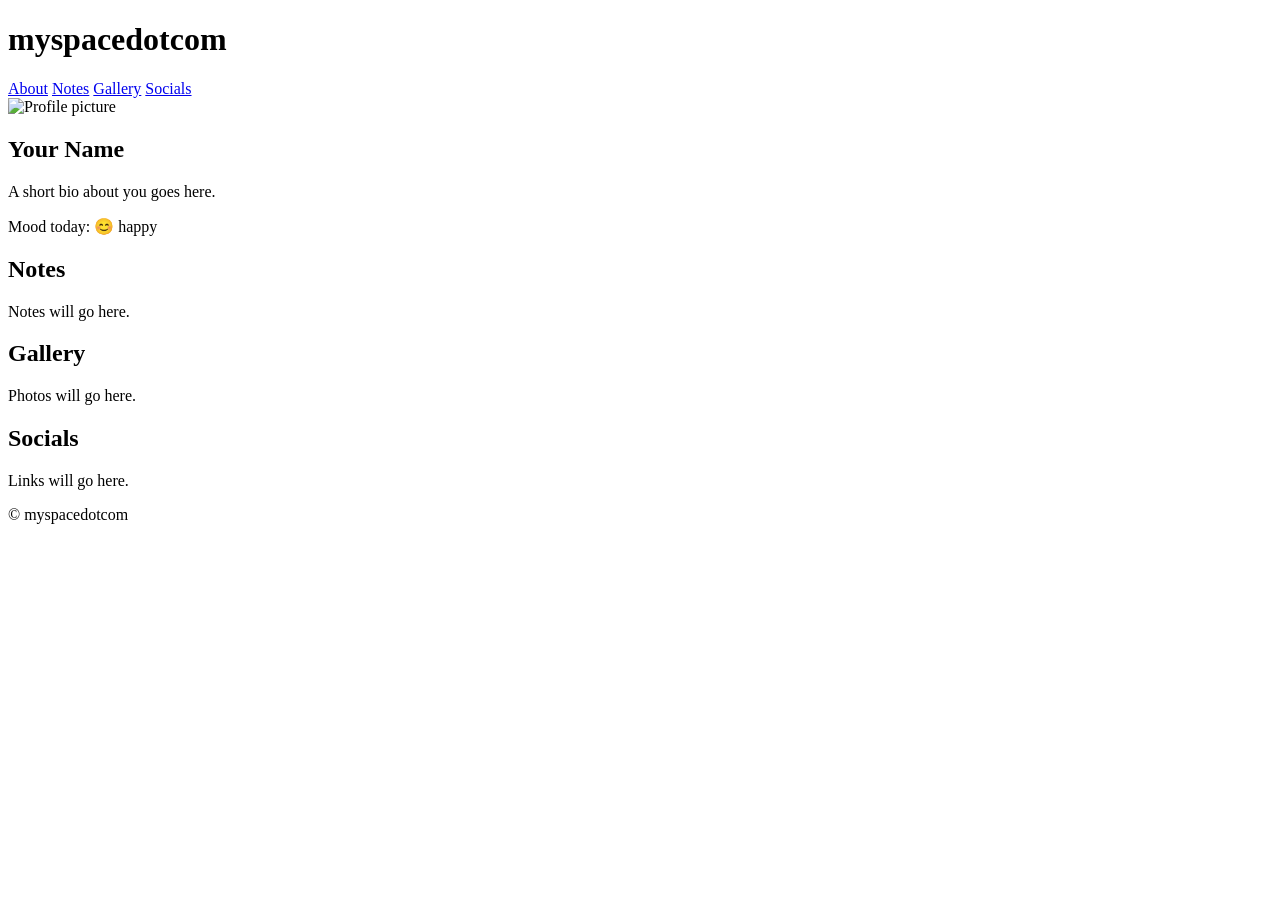
==== index.html @ f13f5de9 "commit" ====
<!DOCTYPE html>
<html lang="en">
<head>
  <meta charset="UTF-8">
  <meta name="viewport" content="width=device-width, initial-scale=1.0">
  <title>myspacedotcom</title>
  <link rel="stylesheet" href="style.css">
</head>
<body>

  <header class="site-header">
    <h1>myspacedotcom</h1>
    <nav>
      <a href="#about">About</a>
      <a href="#notes">Notes</a>
      <a href="#gallery">Gallery</a>
      <a href="#socials">Socials</a>
    </nav>
  </header>

  <main>
    <!-- Profile card -->
    <section class="profile-card" id="about">
      <img src="" alt="Profile picture" class="avatar">
      <h2>Your Name</h2>
      <p class="bio">A short bio about you goes here.</p>
      <p class="mood">Mood today: <span id="current-mood">😊 happy</span></p>
    </section>

    <!-- Notes -->
    <section id="notes">
      <h2>Notes</h2>
      <p>Notes will go here.</p>
    </section>

    <!-- Gallery -->
    <section id="gallery">
      <h2>Gallery</h2>
      <p>Photos will go here.</p>
    </section>

    <!-- Socials -->
    <section id="socials">
      <h2>Socials</h2>
      <p>Links will go here.</p>
    </section>
  </main>

  <footer>
    <p>© myspacedotcom</p>
  </footer>

  <script src="script.js"></script>
</body>
</html>
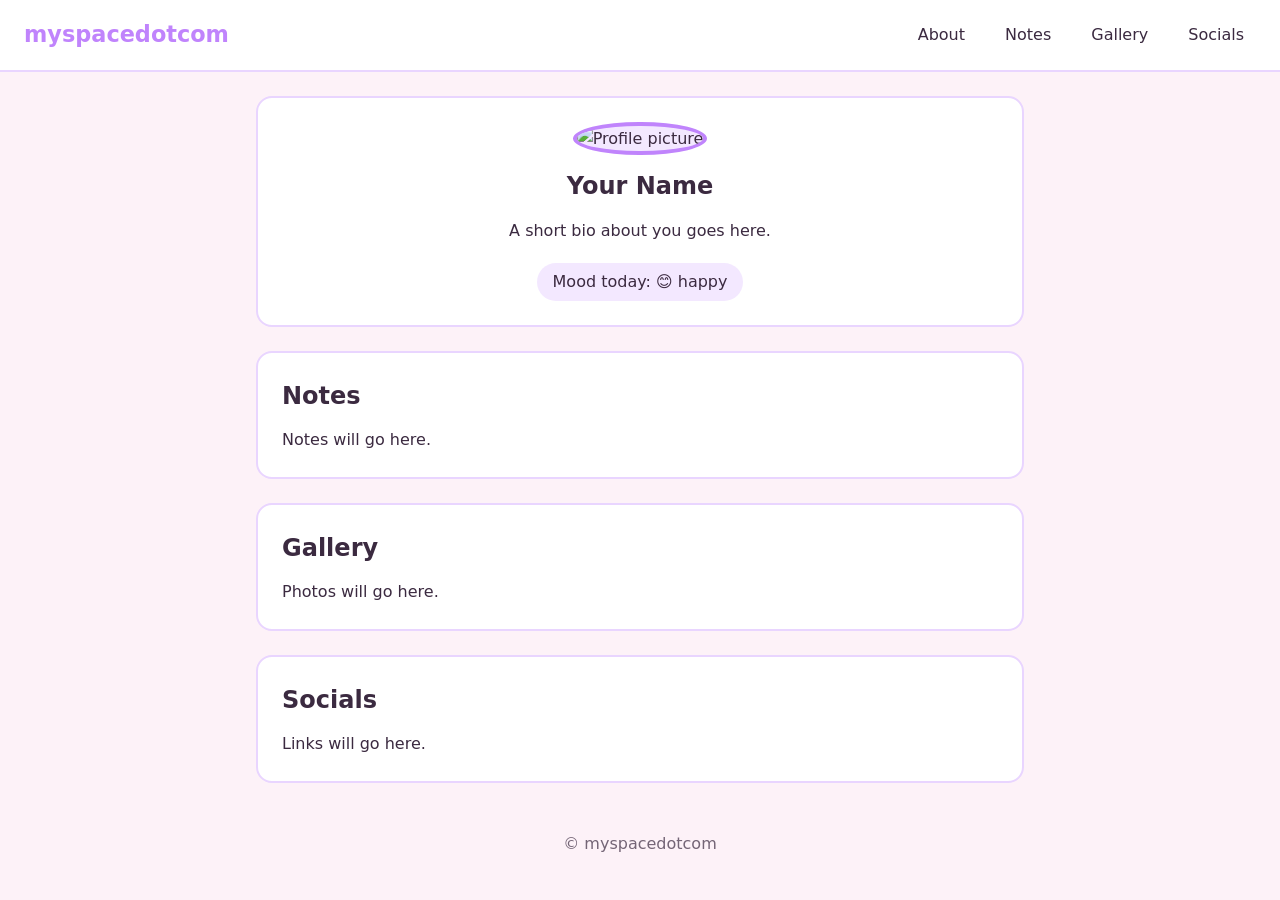
==== commit 8777a723: "commit" ====
--- a/index.html
+++ b/index.html
@@ -25,6 +25,7 @@
       <h2>Your Name</h2>
       <p class="bio">A short bio about you goes here.</p>
       <p class="mood">Mood today: <span id="current-mood">😊 happy</span></p>
+      <div id="mood-picker" class="mood-picker" aria-label="Pick your mood"></div>
     </section>
 
     <!-- Notes -->
--- a/style.css
+++ b/style.css
@@ -0,0 +1,129 @@
+/* ---------- Theme colors (change these to restyle everything) ---------- */
+:root {
+  --bg: #fdf2f8;
+  --card: #ffffff;
+  --text: #3b2a40;
+  --accent: #c084fc;
+  --accent-soft: #f3e8ff;
+  --border: #e9d5ff;
+}
+
+/* ---------- Basics ---------- */
+* {
+  box-sizing: border-box;
+  margin: 0;
+  padding: 0;
+}
+
+body {
+  font-family: "Segoe UI", system-ui, sans-serif;
+  background: var(--bg);
+  color: var(--text);
+  line-height: 1.6;
+}
+
+h1, h2 {
+  font-weight: 700;
+}
+
+a {
+  color: inherit;
+  text-decoration: none;
+}
+
+/* ---------- Header ---------- */
+.site-header {
+  display: flex;
+  justify-content: space-between;
+  align-items: center;
+  flex-wrap: wrap;
+  gap: 12px;
+  padding: 16px 24px;
+  background: var(--card);
+  border-bottom: 2px solid var(--border);
+  position: sticky;
+  top: 0;
+}
+
+.site-header h1 {
+  font-size: 1.4rem;
+  color: var(--accent);
+}
+
+.site-header nav {
+  display: flex;
+  gap: 16px;
+}
+
+.site-header nav a {
+  padding: 6px 12px;
+  border-radius: 999px;
+  transition: background 0.2s;
+}
+
+.site-header nav a:hover {
+  background: var(--accent-soft);
+}
+
+/* ---------- Layout ---------- */
+main {
+  max-width: 800px;
+  margin: 24px auto;
+  padding: 0 16px;
+  display: flex;
+  flex-direction: column;
+  gap: 24px;
+}
+
+main section {
+  background: var(--card);
+  border: 2px solid var(--border);
+  border-radius: 16px;
+  padding: 24px;
+}
+
+main section h2 {
+  margin-bottom: 12px;
+}
+
+/* ---------- Profile card ---------- */
+.profile-card {
+  text-align: center;
+}
+
+.avatar {
+  width: 120px;
+  height: 120px;
+  border-radius: 50%;
+  object-fit: cover;
+  background: var(--accent-soft);
+  border: 4px solid var(--accent);
+  margin-bottom: 12px;
+}
+
+.bio {
+  max-width: 500px;
+  margin: 8px auto;
+}
+
+.mood {
+  display: inline-block;
+  margin-top: 12px;
+  padding: 6px 16px;
+  background: var(--accent-soft);
+  border-radius: 999px;
+}
+
+/* ---------- Footer ---------- */
+footer {
+  text-align: center;
+  padding: 24px;
+  opacity: 0.7;
+}
+
+/* ---------- Small screens ---------- */
+@media (max-width: 500px) {
+  .site-header {
+    justify-content: center;
+  }
+}
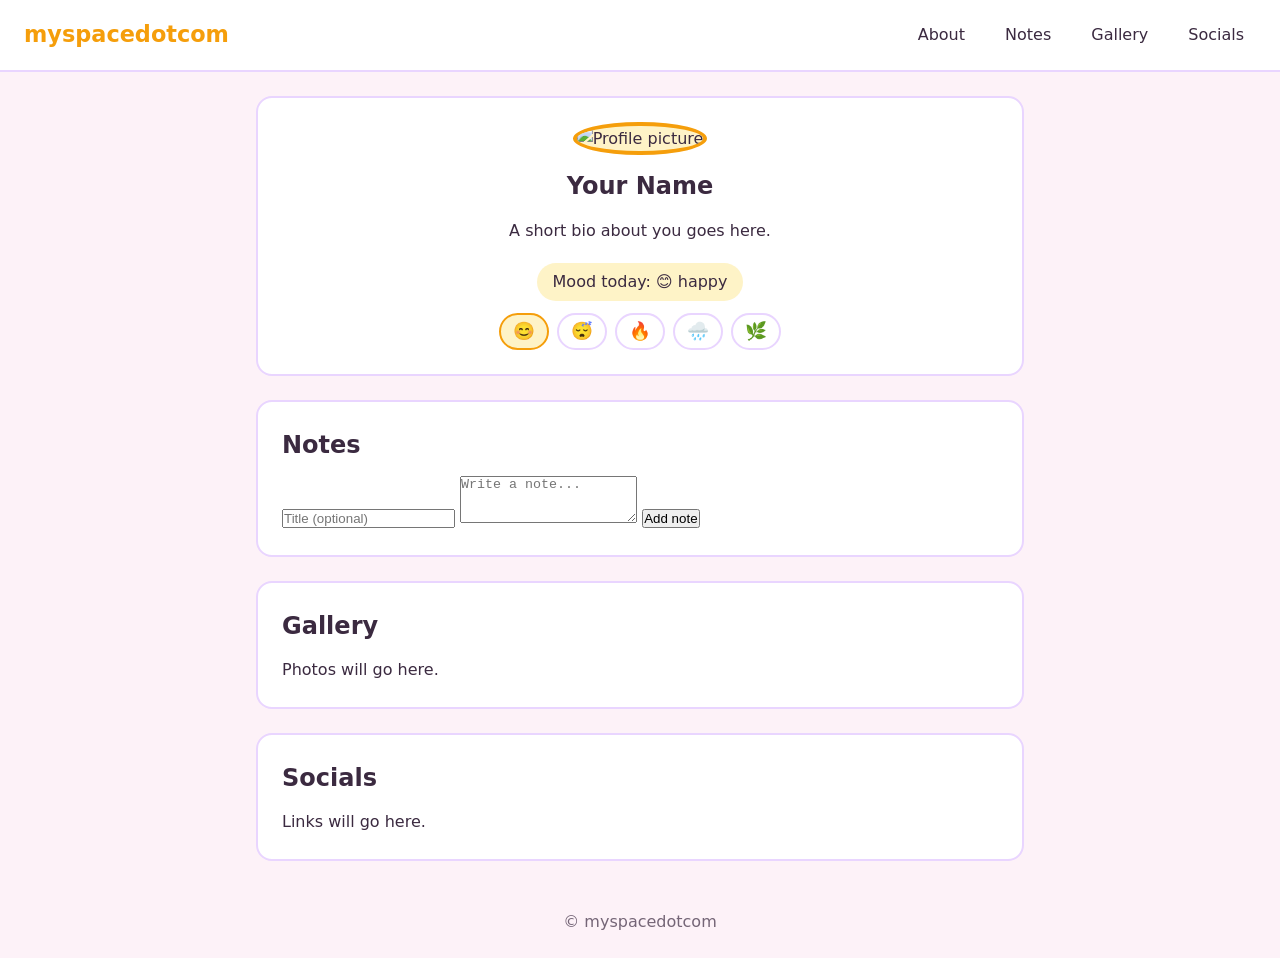
==== commit 62f3f98b: "commit" ====
--- a/index.html
+++ b/index.html
@@ -31,7 +31,12 @@
     <!-- Notes -->
     <section id="notes">
       <h2>Notes</h2>
-      <p>Notes will go here.</p>
+      <form id="note-form" class="note-form">
+        <input type="text" id="note-title" placeholder="Title (optional)" maxlength="60">
+        <textarea id="note-text" placeholder="Write a note..." rows="3" required></textarea>
+        <button type="submit" class="btn">Add note</button>
+      </form>
+      <ul id="notes-list" class="notes-list"></ul>
     </section>
 
     <!-- Gallery -->
--- a/style.css
+++ b/style.css
@@ -114,6 +114,35 @@
   border-radius: 999px;
 }
 
+/* ---------- Mood picker ---------- */
+.mood-picker {
+  display: flex;
+  justify-content: center;
+  flex-wrap: wrap;
+  gap: 8px;
+  margin-top: 12px;
+}
+
+.mood-picker button {
+  font-size: 1.1rem;
+  padding: 6px 12px;
+  border: 2px solid var(--border);
+  background: var(--card);
+  border-radius: 999px;
+  cursor: pointer;
+  transition: transform 0.15s, background 0.2s;
+}
+
+.mood-picker button:hover {
+  background: var(--accent-soft);
+  transform: scale(1.08);
+}
+
+.mood-picker button.active {
+  border-color: var(--accent);
+  background: var(--accent-soft);
+}
+
 /* ---------- Footer ---------- */
 footer {
   text-align: center;
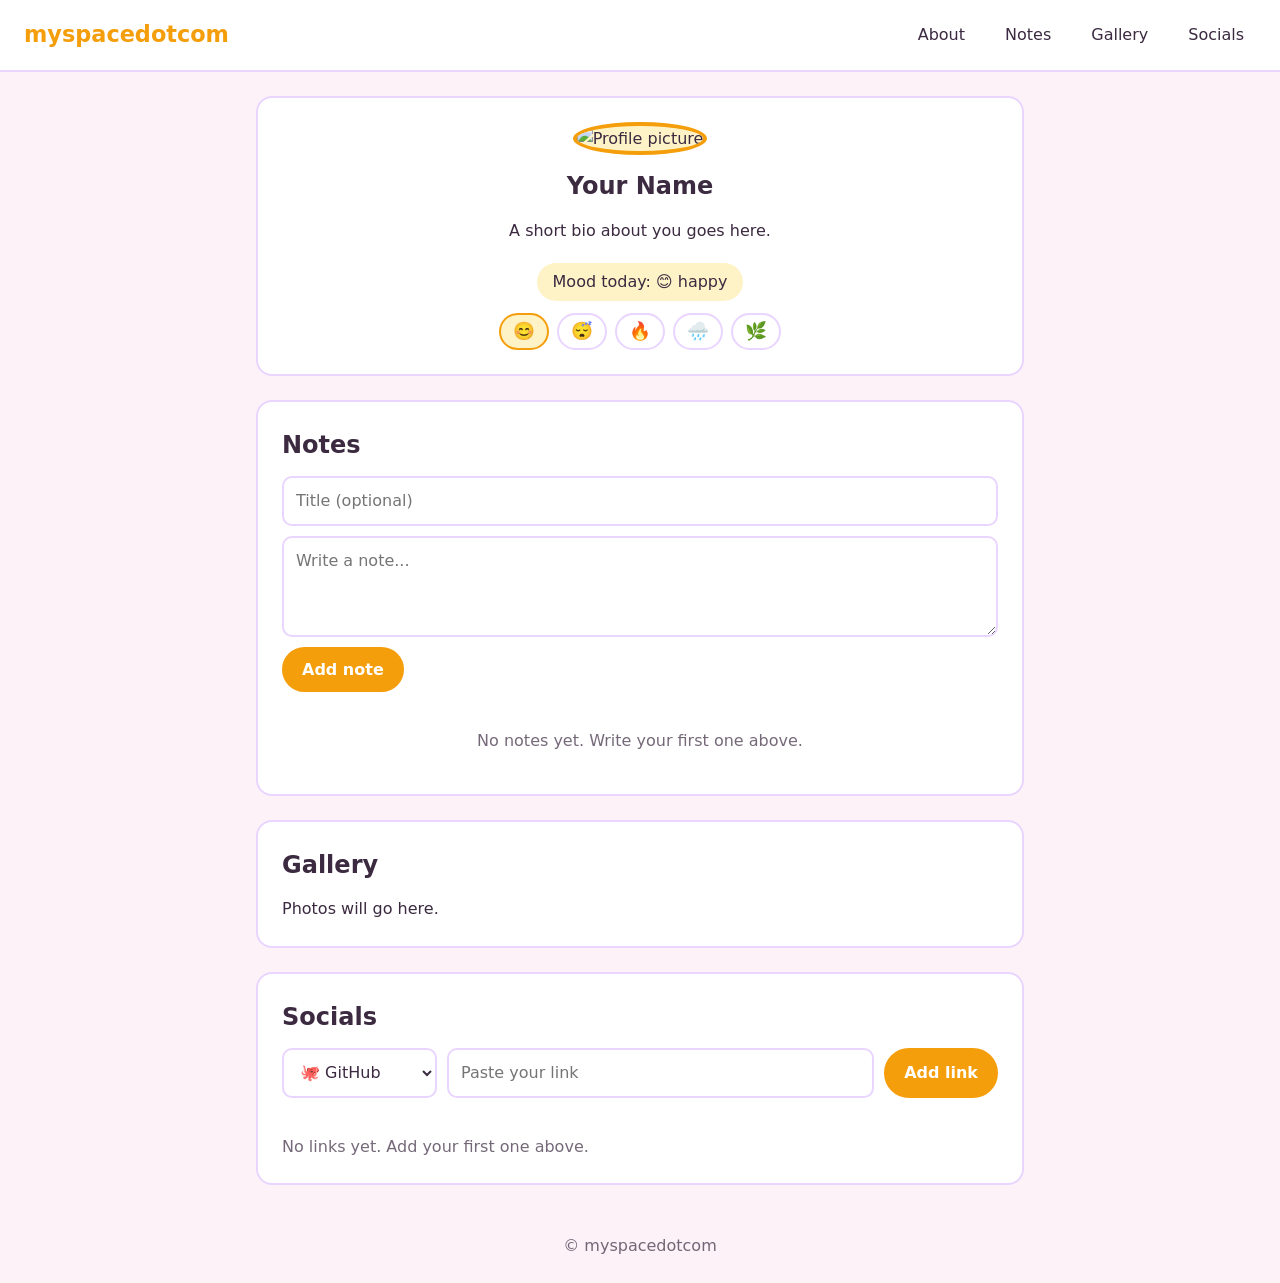
==== commit 5e0d595a: "commit" ====
--- a/index.html
+++ b/index.html
@@ -48,7 +48,20 @@
     <!-- Socials -->
     <section id="socials">
       <h2>Socials</h2>
-      <p>Links will go here.</p>
+      <form id="social-form" class="social-form">
+        <select id="social-platform" aria-label="Platform">
+          <option value="GitHub">🐙 GitHub</option>
+          <option value="LinkedIn">💼 LinkedIn</option>
+          <option value="Instagram">📸 Instagram</option>
+          <option value="X">🐦 X</option>
+          <option value="YouTube">▶️ YouTube</option>
+          <option value="Website">🌐 Website</option>
+        </select>
+        <input type="text" id="social-url" placeholder="Paste your link" required>
+        <button type="submit" class="btn">Add link</button>
+      </form>
+      <p id="social-error" class="form-error" role="alert"></p>
+      <ul id="social-list" class="social-list"></ul>
     </section>
   </main>
 
--- a/style.css
+++ b/style.css
@@ -29,6 +29,11 @@
 a {
   color: inherit;
   text-decoration: none;
+}
+
+:focus-visible {
+  outline: 3px solid var(--accent);
+  outline-offset: 2px;
 }
 
 /* ---------- Header ---------- */
@@ -143,6 +148,170 @@
   background: var(--accent-soft);
 }
 
+/* ---------- Buttons & inputs (shared) ---------- */
+.btn {
+  padding: 8px 18px;
+  border: 2px solid var(--accent);
+  background: var(--accent);
+  color: #fff;
+  font: inherit;
+  font-weight: 600;
+  border-radius: 999px;
+  cursor: pointer;
+}
+
+.btn:hover {
+  filter: brightness(0.95);
+}
+
+.btn.ghost {
+  background: transparent;
+  color: var(--text);
+  border-color: var(--border);
+}
+
+.btn.small {
+  padding: 4px 12px;
+  font-size: 0.9rem;
+}
+
+input[type="text"],
+textarea,
+select {
+  width: 100%;
+  padding: 10px 12px;
+  font: inherit;
+  color: var(--text);
+  background: var(--card);
+  border: 2px solid var(--border);
+  border-radius: 10px;
+}
+
+textarea {
+  resize: vertical;
+}
+
+/* ---------- Notes ---------- */
+.note-form {
+  display: flex;
+  flex-direction: column;
+  gap: 10px;
+  align-items: flex-start;
+}
+
+.notes-list {
+  list-style: none;
+  margin-top: 20px;
+  display: flex;
+  flex-direction: column;
+  gap: 12px;
+}
+
+.note {
+  padding: 14px 16px;
+  background: var(--accent-soft);
+  border-radius: 12px;
+  display: flex;
+  flex-direction: column;
+  gap: 6px;
+}
+
+.note h3 {
+  font-size: 1.05rem;
+}
+
+.note p {
+  white-space: pre-wrap;
+  overflow-wrap: anywhere;
+}
+
+.note time {
+  font-size: 0.8rem;
+  opacity: 0.7;
+}
+
+.note-actions {
+  display: flex;
+  gap: 8px;
+  margin-top: 4px;
+}
+
+.notes-list .empty {
+  text-align: center;
+  padding: 16px;
+  opacity: 0.7;
+}
+
+/* ---------- Socials ---------- */
+.social-form {
+  display: flex;
+  flex-wrap: wrap;
+  gap: 10px;
+}
+
+.social-form select {
+  width: auto;
+  flex: 0 0 auto;
+}
+
+.social-form input {
+  flex: 1 1 200px;
+  width: auto;
+}
+
+.form-error {
+  color: #b91c1c;
+  min-height: 1.4em;
+  margin-top: 8px;
+  font-size: 0.9rem;
+}
+
+.social-list {
+  list-style: none;
+  margin-top: 8px;
+  display: flex;
+  flex-wrap: wrap;
+  gap: 10px;
+}
+
+.social-chip {
+  display: inline-flex;
+  align-items: center;
+  gap: 4px;
+  padding: 4px 6px 4px 14px;
+  background: var(--accent-soft);
+  border: 2px solid var(--border);
+  border-radius: 999px;
+}
+
+.social-chip a {
+  font-weight: 600;
+}
+
+.social-chip a:hover {
+  text-decoration: underline;
+}
+
+.social-chip button {
+  border: none;
+  background: transparent;
+  color: var(--text);
+  font-size: 1rem;
+  line-height: 1;
+  width: 28px;
+  height: 28px;
+  border-radius: 50%;
+  cursor: pointer;
+}
+
+.social-chip button:hover {
+  background: var(--border);
+}
+
+.social-list .empty {
+  opacity: 0.7;
+}
+
 /* ---------- Footer ---------- */
 footer {
   text-align: center;
@@ -155,4 +324,8 @@
   .site-header {
     justify-content: center;
   }
+
+  .social-form select {
+    width: 100%;
+  }
 }
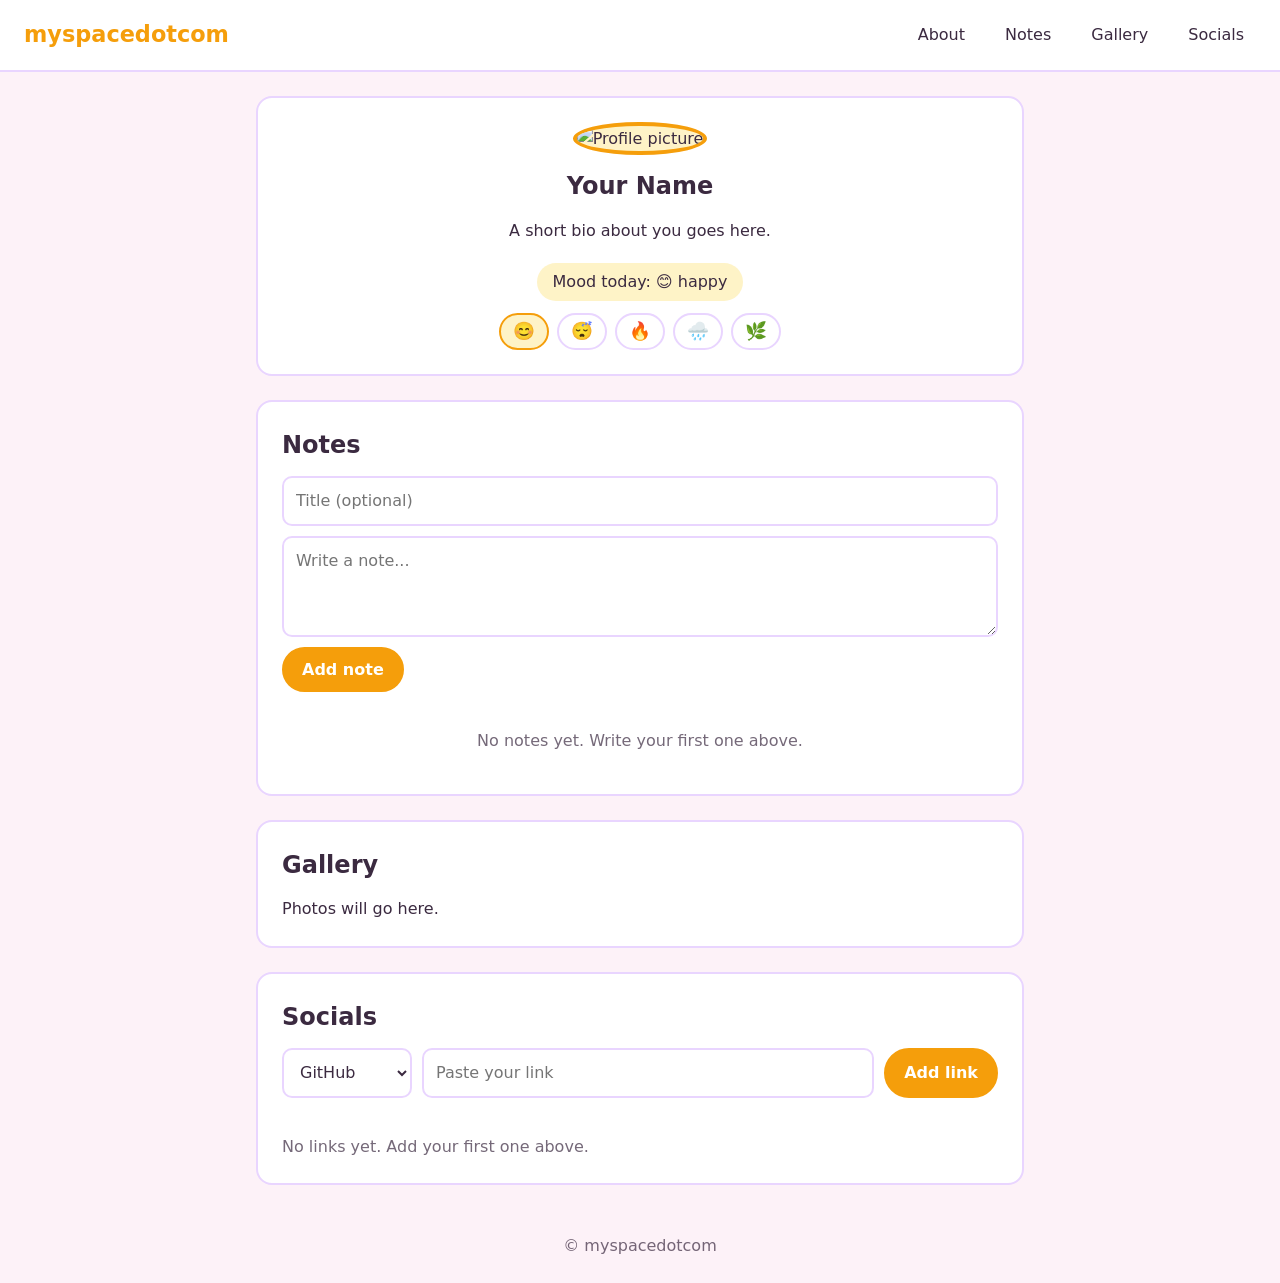
==== commit 0fc4e038: "commit" ====
--- a/index.html
+++ b/index.html
@@ -50,12 +50,12 @@
       <h2>Socials</h2>
       <form id="social-form" class="social-form">
         <select id="social-platform" aria-label="Platform">
-          <option value="GitHub">🐙 GitHub</option>
-          <option value="LinkedIn">💼 LinkedIn</option>
-          <option value="Instagram">📸 Instagram</option>
-          <option value="X">🐦 X</option>
-          <option value="YouTube">▶️ YouTube</option>
-          <option value="Website">🌐 Website</option>
+          <option value="GitHub"> GitHub</option>
+          <option value="LinkedIn">LinkedIn</option>
+          <option value="Instagram">Instagram</option>
+          <option value="X">X</option>
+          <option value="YouTube">YouTube</option>
+          <option value="Website">Website</option>
         </select>
         <input type="text" id="social-url" placeholder="Paste your link" required>
         <button type="submit" class="btn">Add link</button>
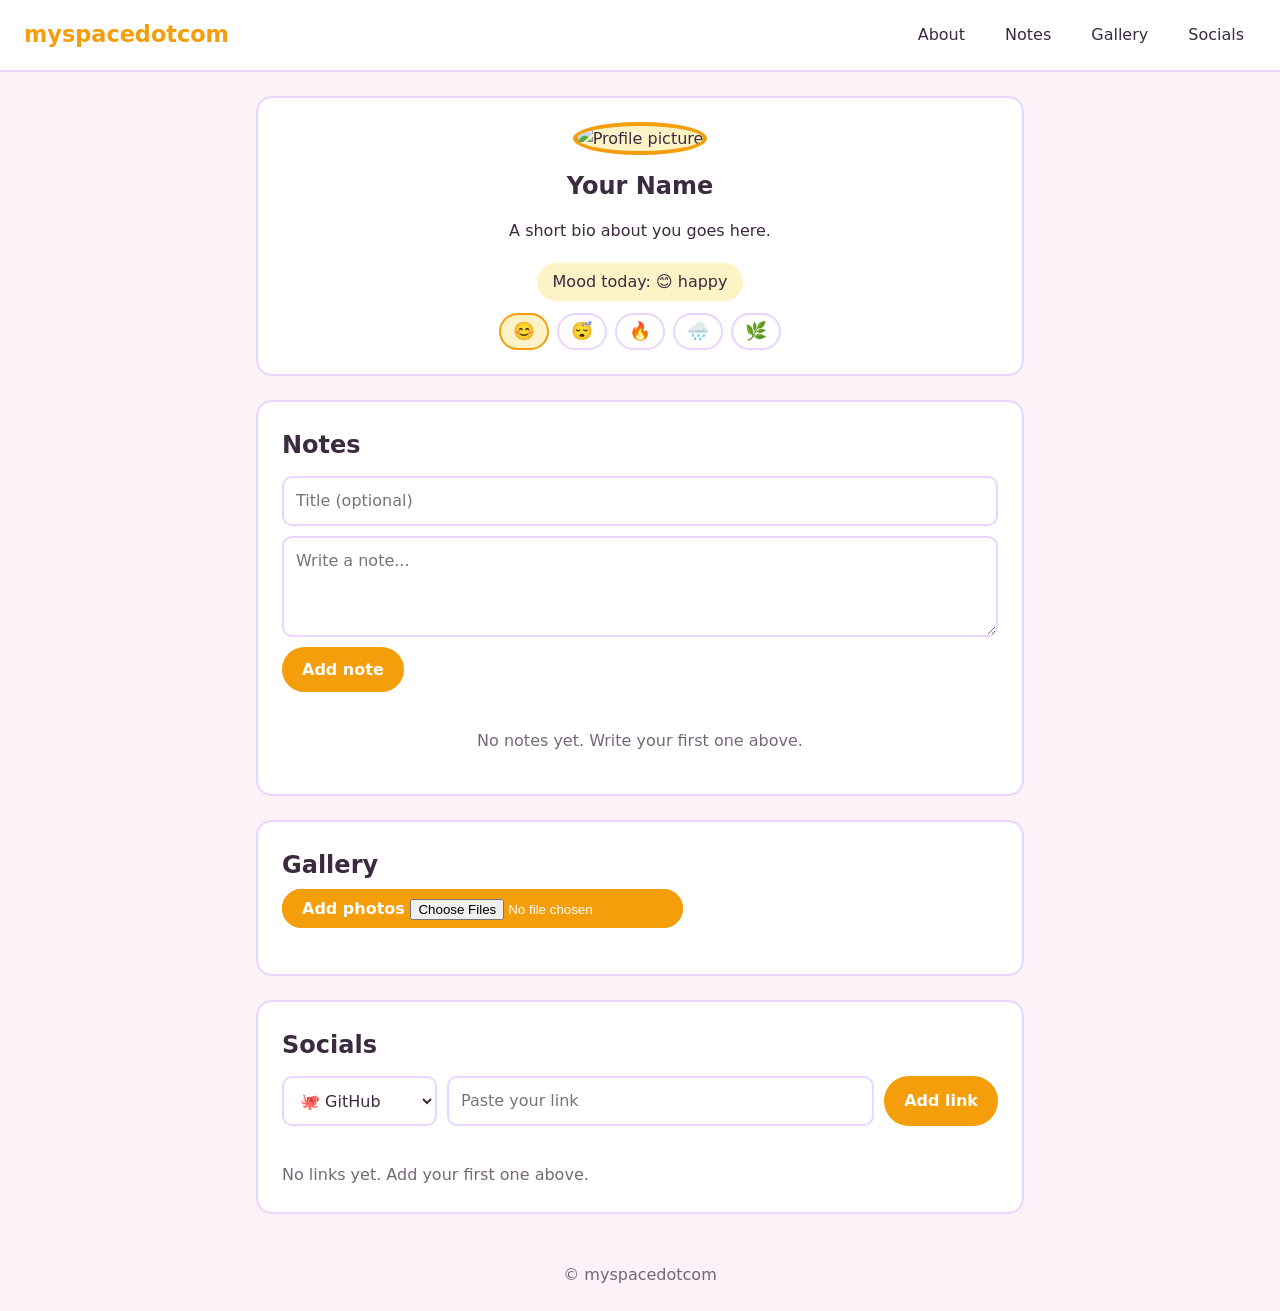
==== commit 649fd432: "commit" ====
--- a/index.html
+++ b/index.html
@@ -42,7 +42,12 @@
     <!-- Gallery -->
     <section id="gallery">
       <h2>Gallery</h2>
-      <p>Photos will go here.</p>
+      <label class="btn file-btn">
+        Add photos
+        <input type="file" id="photo-input" accept="image/*" multiple>
+      </label>
+      <p id="gallery-error" class="form-error" role="alert"></p>
+      <ul id="gallery-grid" class="gallery-grid"></ul>
     </section>
 
     <!-- Socials -->
@@ -50,12 +55,12 @@
       <h2>Socials</h2>
       <form id="social-form" class="social-form">
         <select id="social-platform" aria-label="Platform">
-          <option value="GitHub"> GitHub</option>
-          <option value="LinkedIn">LinkedIn</option>
-          <option value="Instagram">Instagram</option>
-          <option value="X">X</option>
-          <option value="YouTube">YouTube</option>
-          <option value="Website">Website</option>
+          <option value="GitHub">🐙 GitHub</option>
+          <option value="LinkedIn">💼 LinkedIn</option>
+          <option value="Instagram">📸 Instagram</option>
+          <option value="X">🐦 X</option>
+          <option value="YouTube">▶️ YouTube</option>
+          <option value="Website">🌐 Website</option>
         </select>
         <input type="text" id="social-url" placeholder="Paste your link" required>
         <button type="submit" class="btn">Add link</button>
@@ -69,6 +74,12 @@
     <p>© myspacedotcom</p>
   </footer>
 
+  <!-- Photo viewer -->
+  <dialog id="lightbox" class="lightbox" aria-label="Photo viewer">
+    <img id="lightbox-img" alt="Enlarged photo">
+    <button type="button" id="lightbox-close" class="lightbox-close" aria-label="Close photo">✕</button>
+  </dialog>
+
   <script src="script.js"></script>
 </body>
 </html>
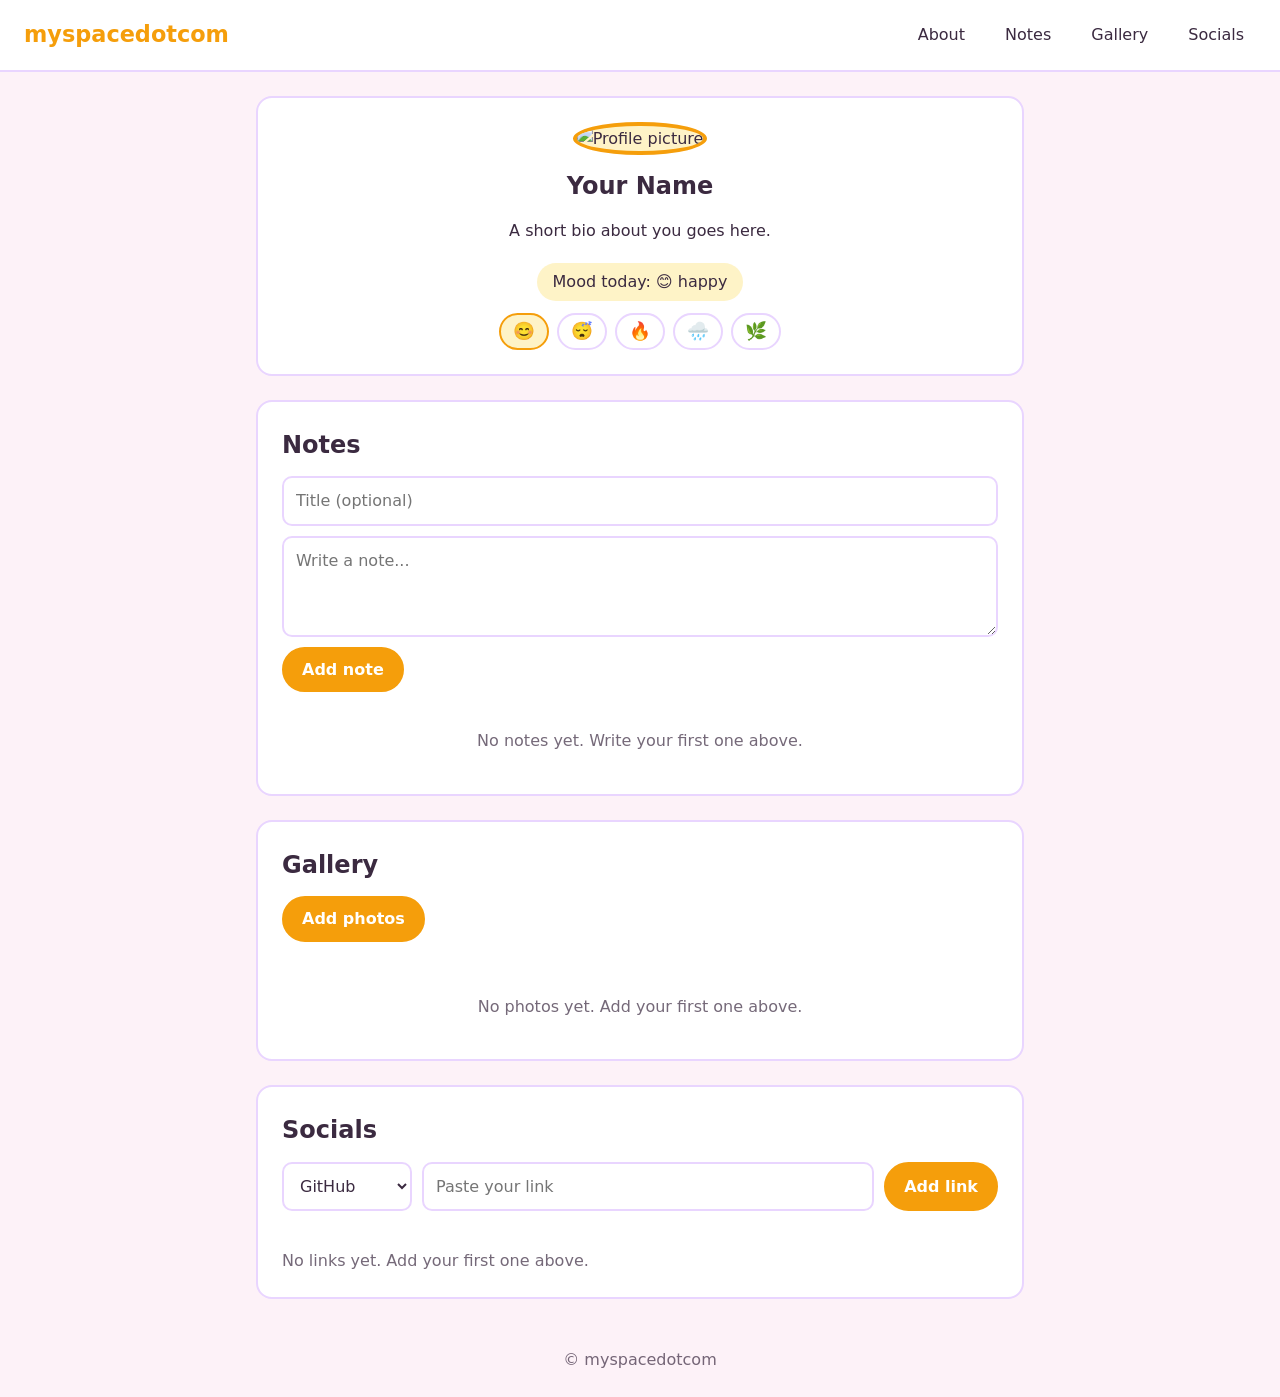
==== commit 4f554386: "commit" ====
--- a/index.html
+++ b/index.html
@@ -55,12 +55,12 @@
       <h2>Socials</h2>
       <form id="social-form" class="social-form">
         <select id="social-platform" aria-label="Platform">
-          <option value="GitHub">🐙 GitHub</option>
-          <option value="LinkedIn">💼 LinkedIn</option>
-          <option value="Instagram">📸 Instagram</option>
-          <option value="X">🐦 X</option>
-          <option value="YouTube">▶️ YouTube</option>
-          <option value="Website">🌐 Website</option>
+          <option value="GitHub">GitHub</option>
+          <option value="LinkedIn"> LinkedIn</option>
+          <option value="Instagram">Instagram</option>
+          <option value="X"> X</option>
+          <option value="YouTube">YouTube</option>
+          <option value="Website"> Website</option>
         </select>
         <input type="text" id="social-url" placeholder="Paste your link" required>
         <button type="submit" class="btn">Add link</button>
--- a/style.css
+++ b/style.css
@@ -191,79 +191,188 @@
   resize: vertical;
 }
 
-/* ---------- Notes ---------- */
-.note-form {
-  display: flex;
-  flex-direction: column;
-  gap: 10px;
-  align-items: flex-start;
-}
-
-.notes-list {
-  list-style: none;
-  margin-top: 20px;
-  display: flex;
-  flex-direction: column;
-  gap: 12px;
-}
-
-.note {
-  padding: 14px 16px;
-  background: var(--accent-soft);
-  border-radius: 12px;
-  display: flex;
-  flex-direction: column;
-  gap: 6px;
-}
-
-.note h3 {
-  font-size: 1.05rem;
-}
-
-.note p {
-  white-space: pre-wrap;
-  overflow-wrap: anywhere;
-}
-
-.note time {
-  font-size: 0.8rem;
-  opacity: 0.7;
-}
-
-.note-actions {
-  display: flex;
-  gap: 8px;
-  margin-top: 4px;
-}
-
-.notes-list .empty {
-  text-align: center;
-  padding: 16px;
-  opacity: 0.7;
-}
-
-/* ---------- Socials ---------- */
-.social-form {
-  display: flex;
-  flex-wrap: wrap;
-  gap: 10px;
-}
-
-.social-form select {
-  width: auto;
-  flex: 0 0 auto;
-}
-
-.social-form input {
-  flex: 1 1 200px;
-  width: auto;
-}
-
 .form-error {
   color: #b91c1c;
   min-height: 1.4em;
   margin-top: 8px;
   font-size: 0.9rem;
+}
+
+/* ---------- Notes ---------- */
+.note-form {
+  display: flex;
+  flex-direction: column;
+  gap: 10px;
+  align-items: flex-start;
+}
+
+.notes-list {
+  list-style: none;
+  margin-top: 20px;
+  display: flex;
+  flex-direction: column;
+  gap: 12px;
+}
+
+.note {
+  padding: 14px 16px;
+  background: var(--accent-soft);
+  border-radius: 12px;
+  display: flex;
+  flex-direction: column;
+  gap: 6px;
+}
+
+.note h3 {
+  font-size: 1.05rem;
+}
+
+.note p {
+  white-space: pre-wrap;
+  overflow-wrap: anywhere;
+}
+
+.note time {
+  font-size: 0.8rem;
+  opacity: 0.7;
+}
+
+.note-actions {
+  display: flex;
+  gap: 8px;
+  margin-top: 4px;
+}
+
+.notes-list .empty {
+  text-align: center;
+  padding: 16px;
+  opacity: 0.7;
+}
+
+/* ---------- Gallery ---------- */
+.file-btn {
+  display: inline-block;
+  position: relative;
+}
+
+/* Hide the ugly default file input but keep it keyboard-accessible */
+.file-btn input {
+  position: absolute;
+  inset: 0;
+  opacity: 0;
+  cursor: pointer;
+  width: 100%;
+}
+
+.file-btn:focus-within {
+  outline: 3px solid var(--accent);
+  outline-offset: 2px;
+}
+
+.gallery-grid {
+  list-style: none;
+  margin-top: 8px;
+  display: grid;
+  grid-template-columns: repeat(auto-fill, minmax(140px, 1fr));
+  gap: 12px;
+}
+
+.photo {
+  position: relative;
+}
+
+.photo .open-btn {
+  display: block;
+  width: 100%;
+  padding: 0;
+  border: 2px solid var(--border);
+  border-radius: 12px;
+  overflow: hidden;
+  background: var(--accent-soft);
+  cursor: zoom-in;
+}
+
+.photo img {
+  display: block;
+  width: 100%;
+  aspect-ratio: 1;
+  object-fit: cover;
+}
+
+.photo .delete-btn {
+  position: absolute;
+  top: 6px;
+  right: 6px;
+  width: 28px;
+  height: 28px;
+  border: none;
+  border-radius: 50%;
+  background: rgba(0, 0, 0, 0.6);
+  color: #fff;
+  cursor: pointer;
+}
+
+.photo .delete-btn:hover {
+  background: rgba(0, 0, 0, 0.85);
+}
+
+.gallery-grid .empty {
+  grid-column: 1 / -1;
+  text-align: center;
+  padding: 16px;
+  opacity: 0.7;
+}
+
+/* ---------- Photo viewer ---------- */
+.lightbox {
+  border: none;
+  background: transparent;
+  max-width: 95vw;
+  max-height: 95vh;
+  margin: auto;
+  overflow: visible;
+}
+
+.lightbox::backdrop {
+  background: rgba(0, 0, 0, 0.8);
+}
+
+.lightbox img {
+  display: block;
+  max-width: 90vw;
+  max-height: 85vh;
+  border-radius: 12px;
+}
+
+.lightbox-close {
+  position: absolute;
+  top: -14px;
+  right: -14px;
+  width: 36px;
+  height: 36px;
+  border: none;
+  border-radius: 50%;
+  background: var(--card);
+  color: var(--text);
+  font-size: 1rem;
+  cursor: pointer;
+}
+
+/* ---------- Socials ---------- */
+.social-form {
+  display: flex;
+  flex-wrap: wrap;
+  gap: 10px;
+}
+
+.social-form select {
+  width: auto;
+  flex: 0 0 auto;
+}
+
+.social-form input {
+  flex: 1 1 200px;
+  width: auto;
 }
 
 .social-list {
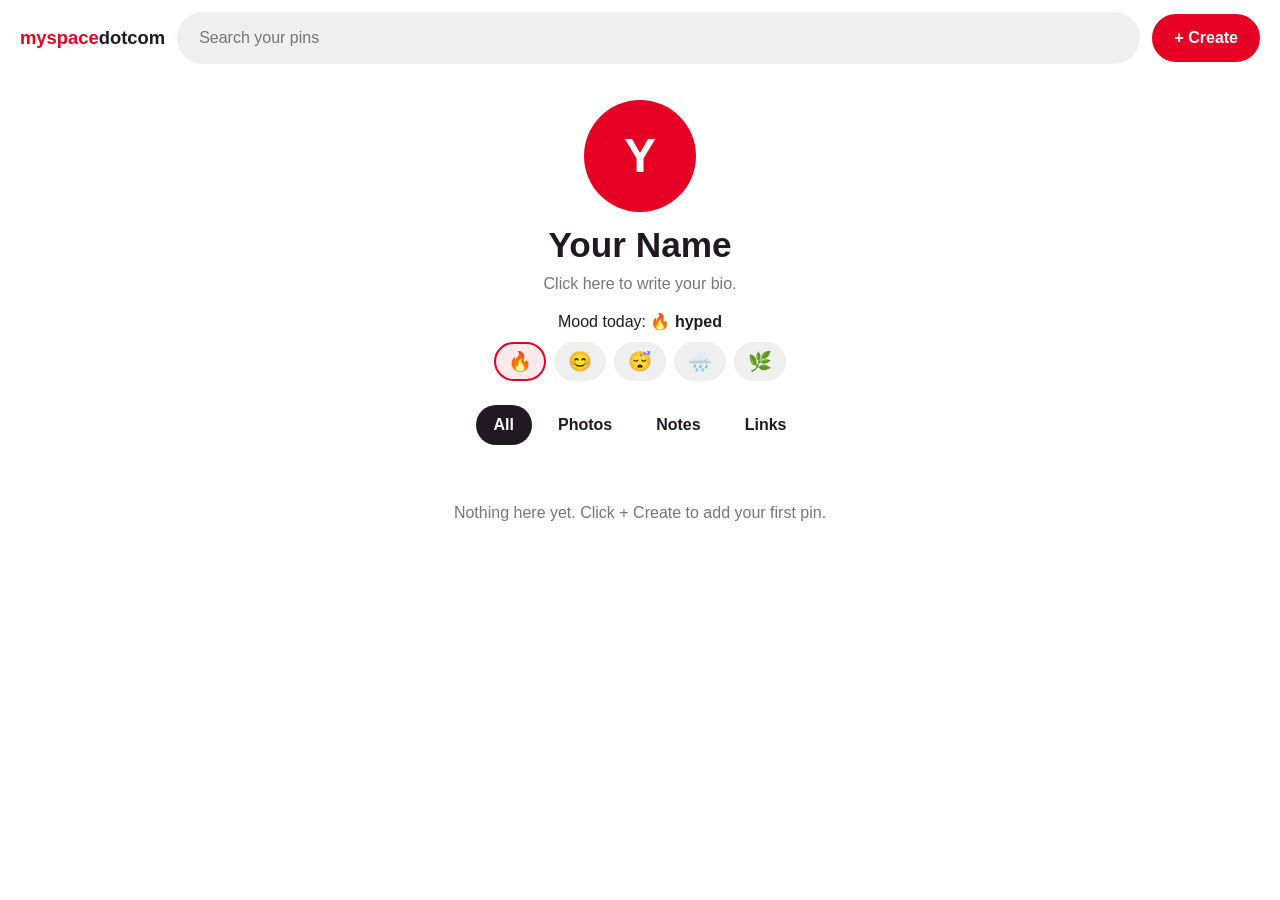
==== commit 54129050: "commit" ====
--- a/index.html
+++ b/index.html
@@ -8,76 +8,76 @@
 </head>
 <body>
 
-  <header class="site-header">
-    <h1>myspacedotcom</h1>
-    <nav>
-      <a href="#about">About</a>
-      <a href="#notes">Notes</a>
-      <a href="#gallery">Gallery</a>
-      <a href="#socials">Socials</a>
-    </nav>
+  <header class="topbar">
+    <a href="#" class="logo">myspace<span>dotcom</span></a>
+    <input type="search" id="search" placeholder="Search your pins" aria-label="Search your pins">
+    <button type="button" id="create-btn" class="btn">+ Create</button>
   </header>
 
+  <section class="profile">
+    <div class="avatar" id="avatar" aria-hidden="true">?</div>
+    <h1 id="name" contenteditable="true" spellcheck="false" aria-label="Your name (click to edit)">Your Name</h1>
+    <p id="bio" class="bio" contenteditable="true" spellcheck="false" aria-label="Your bio (click to edit)">Click here to write your bio.</p>
+    <p class="mood">Mood today: <strong id="current-mood"></strong></p>
+    <div id="mood-picker" class="mood-picker" role="group" aria-label="Pick your mood"></div>
+  </section>
+
+  <nav class="filters" id="filters" aria-label="Filter pins">
+    <button type="button" data-filter="all" aria-pressed="true">All</button>
+    <button type="button" data-filter="photo" aria-pressed="false">Photos</button>
+    <button type="button" data-filter="note" aria-pressed="false">Notes</button>
+    <button type="button" data-filter="link" aria-pressed="false">Links</button>
+  </nav>
+
   <main>
-    <!-- Profile card -->
-    <section class="profile-card" id="about">
-      <img src="" alt="Profile picture" class="avatar">
-      <h2>Your Name</h2>
-      <p class="bio">A short bio about you goes here.</p>
-      <p class="mood">Mood today: <span id="current-mood">😊 happy</span></p>
-      <div id="mood-picker" class="mood-picker" aria-label="Pick your mood"></div>
-    </section>
-
-    <!-- Notes -->
-    <section id="notes">
-      <h2>Notes</h2>
-      <form id="note-form" class="note-form">
-        <input type="text" id="note-title" placeholder="Title (optional)" maxlength="60">
-        <textarea id="note-text" placeholder="Write a note..." rows="3" required></textarea>
-        <button type="submit" class="btn">Add note</button>
-      </form>
-      <ul id="notes-list" class="notes-list"></ul>
-    </section>
-
-    <!-- Gallery -->
-    <section id="gallery">
-      <h2>Gallery</h2>
-      <label class="btn file-btn">
-        Add photos
-        <input type="file" id="photo-input" accept="image/*" multiple>
-      </label>
-      <p id="gallery-error" class="form-error" role="alert"></p>
-      <ul id="gallery-grid" class="gallery-grid"></ul>
-    </section>
-
-    <!-- Socials -->
-    <section id="socials">
-      <h2>Socials</h2>
-      <form id="social-form" class="social-form">
-        <select id="social-platform" aria-label="Platform">
-          <option value="GitHub">GitHub</option>
-          <option value="LinkedIn"> LinkedIn</option>
-          <option value="Instagram">Instagram</option>
-          <option value="X"> X</option>
-          <option value="YouTube">YouTube</option>
-          <option value="Website"> Website</option>
-        </select>
-        <input type="text" id="social-url" placeholder="Paste your link" required>
-        <button type="submit" class="btn">Add link</button>
-      </form>
-      <p id="social-error" class="form-error" role="alert"></p>
-      <ul id="social-list" class="social-list"></ul>
-    </section>
+    <ul id="feed" class="feed"></ul>
   </main>
 
-  <footer>
-    <p>© myspacedotcom</p>
-  </footer>
+  <!-- Create a pin -->
+  <dialog id="create-dialog" class="modal" aria-label="Create a pin">
+    <form id="create-form">
+      <h2>Create a pin</h2>
+
+      <div class="types" role="radiogroup" aria-label="Pin type">
+        <label><input type="radio" name="type" value="photo" checked>Photo</label>
+        <label><input type="radio" name="type" value="note">Note</label>
+        <label><input type="radio" name="type" value="link">Link</label>
+      </div>
+
+      <div class="fields" data-type="photo">
+        <input type="file" id="photo-input" accept="image/*" multiple aria-label="Choose photos">
+      </div>
+
+      <div class="fields" data-type="note" hidden>
+        <input type="text" id="note-title" placeholder="Title (optional)" maxlength="60">
+        <textarea id="note-text" placeholder="Write a note..." rows="4"></textarea>
+      </div>
+
+      <div class="fields" data-type="link" hidden>
+        <select id="link-platform" aria-label="Platform">
+          <option value="GitHub">🐙 GitHub</option>
+          <option value="LinkedIn">💼 LinkedIn</option>
+          <option value="Instagram">📸 Instagram</option>
+          <option value="X">🐦 X</option>
+          <option value="YouTube">▶️ YouTube</option>
+          <option value="Website">🌐 Website</option>
+        </select>
+        <input type="text" id="link-url" placeholder="Paste your link">
+      </div>
+
+      <p id="create-error" class="form-error" role="alert"></p>
+
+      <div class="modal-actions">
+        <button type="button" id="create-cancel" class="btn ghost">Cancel</button>
+        <button type="submit" class="btn">Save pin</button>
+      </div>
+    </form>
+  </dialog>
 
   <!-- Photo viewer -->
-  <dialog id="lightbox" class="lightbox" aria-label="Photo viewer">
-    <img id="lightbox-img" alt="Enlarged photo">
-    <button type="button" id="lightbox-close" class="lightbox-close" aria-label="Close photo">✕</button>
+  <dialog id="viewer" class="viewer" aria-label="Photo viewer">
+    <img id="viewer-img" alt="Enlarged photo">
+    <button type="button" id="viewer-close" class="viewer-close" aria-label="Close photo">✕</button>
   </dialog>
 
   <script src="script.js"></script>
--- a/style.css
+++ b/style.css
@@ -1,440 +1,267 @@
-/* ---------- Theme colors (change these to restyle everything) ---------- */
 :root {
-  --bg: #fdf2f8;
-  --card: #ffffff;
-  --text: #3b2a40;
-  --accent: #c084fc;
-  --accent-soft: #f3e8ff;
-  --border: #e9d5ff;
-}
-
-/* ---------- Basics ---------- */
-* {
-  box-sizing: border-box;
-  margin: 0;
-  padding: 0;
-}
+  --bg: #ffffff;
+  --text: #211922;
+  --muted: #767676;
+  --accent: #e60023;
+  --accent-soft: #fde8ec;
+  --border: #e1e1e1;
+}
+
+* { box-sizing: border-box; margin: 0; padding: 0; }
+[hidden] { display: none !important; }
 
 body {
-  font-family: "Segoe UI", system-ui, sans-serif;
+  font-family: "Helvetica Neue", Helvetica, Arial, system-ui, sans-serif;
   background: var(--bg);
   color: var(--text);
-  line-height: 1.6;
-}
-
-h1, h2 {
-  font-weight: 700;
-}
-
-a {
-  color: inherit;
-  text-decoration: none;
-}
-
-:focus-visible {
-  outline: 3px solid var(--accent);
-  outline-offset: 2px;
-}
-
-/* ---------- Header ---------- */
-.site-header {
-  display: flex;
-  justify-content: space-between;
-  align-items: center;
-  flex-wrap: wrap;
-  gap: 12px;
-  padding: 16px 24px;
-  background: var(--card);
-  border-bottom: 2px solid var(--border);
+  line-height: 1.5;
+}
+
+:focus-visible { outline: 3px solid var(--accent); outline-offset: 2px; }
+
+/* ---------- Top bar ---------- */
+.topbar {
   position: sticky;
   top: 0;
-}
-
-.site-header h1 {
-  font-size: 1.4rem;
+  z-index: 5;
+  display: flex;
+  align-items: center;
+  gap: 12px;
+  padding: 12px 20px;
+  background: var(--bg);
+}
+
+.logo {
+  font-weight: 800;
+  font-size: 1.15rem;
   color: var(--accent);
-}
-
-.site-header nav {
-  display: flex;
-  gap: 16px;
-}
-
-.site-header nav a {
-  padding: 6px 12px;
-  border-radius: 999px;
-  transition: background 0.2s;
-}
-
-.site-header nav a:hover {
-  background: var(--accent-soft);
-}
-
-/* ---------- Layout ---------- */
-main {
-  max-width: 800px;
-  margin: 24px auto;
-  padding: 0 16px;
+  text-decoration: none;
+  white-space: nowrap;
+}
+.logo span { color: var(--text); }
+
+#search {
+  flex: 1;
+  min-width: 0;
+  padding: 12px 20px;
+  font: inherit;
+  color: var(--text);
+  background: #efefef;
+  border: 2px solid transparent;
+  border-radius: 999px;
+}
+#search:focus { background: var(--bg); border-color: var(--accent); outline: none; }
+
+/* ---------- Buttons & inputs ---------- */
+.btn {
+  padding: 10px 20px;
+  font: inherit;
+  font-weight: 700;
+  color: #fff;
+  background: var(--accent);
+  border: 2px solid var(--accent);
+  border-radius: 999px;
+  cursor: pointer;
+  white-space: nowrap;
+}
+.btn:hover { filter: brightness(0.92); }
+.btn.ghost { color: var(--text); background: #efefef; border-color: #efefef; }
+
+input[type="text"], textarea, select, input[type="file"] {
+  width: 100%;
+  padding: 12px 14px;
+  font: inherit;
+  color: var(--text);
+  background: var(--bg);
+  border: 2px solid var(--border);
+  border-radius: 14px;
+}
+textarea { resize: vertical; }
+
+.form-error { min-height: 1.4em; font-size: 0.9rem; color: #b91c1c; }
+
+/* ---------- Profile ---------- */
+.profile {
   display: flex;
   flex-direction: column;
-  gap: 24px;
-}
-
-main section {
-  background: var(--card);
-  border: 2px solid var(--border);
-  border-radius: 16px;
-  padding: 24px;
-}
-
-main section h2 {
+  align-items: center;
+  text-align: center;
+  padding: 24px 16px 8px;
+}
+
+.avatar {
+  display: grid;
+  place-items: center;
+  width: 112px;
+  height: 112px;
   margin-bottom: 12px;
-}
-
-/* ---------- Profile card ---------- */
-.profile-card {
+  font-size: 3rem;
+  font-weight: 700;
+  color: #fff;
+  background: var(--accent);
+  border-radius: 50%;
+}
+
+#name { font-size: 2.2rem; line-height: 1.2; }
+.bio { max-width: 460px; margin-top: 6px; color: var(--muted); }
+
+[contenteditable]:hover { outline: 2px dashed var(--border); outline-offset: 4px; }
+[contenteditable]:focus { outline: 2px solid var(--accent); outline-offset: 4px; }
+
+.mood { margin-top: 14px; }
+
+.mood-picker { display: flex; flex-wrap: wrap; justify-content: center; gap: 8px; margin-top: 8px; }
+.mood-picker button {
+  padding: 6px 12px;
+  font-size: 1.2rem;
+  background: #efefef;
+  border: 2px solid transparent;
+  border-radius: 999px;
+  cursor: pointer;
+}
+.mood-picker button:hover { background: var(--accent-soft); }
+.mood-picker button.active { background: var(--accent-soft); border-color: var(--accent); }
+
+/* ---------- Filters ---------- */
+.filters { display: flex; justify-content: center; flex-wrap: wrap; gap: 8px; padding: 16px; }
+.filters button {
+  padding: 8px 18px;
+  font: inherit;
+  font-weight: 700;
+  color: var(--text);
+  background: transparent;
+  border: none;
+  border-radius: 999px;
+  cursor: pointer;
+}
+.filters button:hover { background: #efefef; }
+.filters button[aria-pressed="true"] { color: #fff; background: var(--text); }
+
+/* ---------- Feed (masonry) ---------- */
+main { padding: 0 16px 48px; }
+
+.feed {
+  list-style: none;
+  max-width: 1100px;
+  margin: 0 auto;
+  column-width: 220px;
+  column-gap: 16px;
+}
+
+.feed .empty {
+  column-span: all;
+  padding: 40px 16px;
   text-align: center;
-}
-
-.avatar {
-  width: 120px;
-  height: 120px;
-  border-radius: 50%;
-  object-fit: cover;
-  background: var(--accent-soft);
-  border: 4px solid var(--accent);
-  margin-bottom: 12px;
-}
-
-.bio {
-  max-width: 500px;
-  margin: 8px auto;
-}
-
-.mood {
-  display: inline-block;
-  margin-top: 12px;
-  padding: 6px 16px;
-  background: var(--accent-soft);
-  border-radius: 999px;
-}
-
-/* ---------- Mood picker ---------- */
-.mood-picker {
-  display: flex;
-  justify-content: center;
-  flex-wrap: wrap;
-  gap: 8px;
-  margin-top: 12px;
-}
-
-.mood-picker button {
-  font-size: 1.1rem;
-  padding: 6px 12px;
-  border: 2px solid var(--border);
-  background: var(--card);
-  border-radius: 999px;
-  cursor: pointer;
-  transition: transform 0.15s, background 0.2s;
-}
-
-.mood-picker button:hover {
-  background: var(--accent-soft);
-  transform: scale(1.08);
-}
-
-.mood-picker button.active {
-  border-color: var(--accent);
-  background: var(--accent-soft);
-}
-
-/* ---------- Buttons & inputs (shared) ---------- */
-.btn {
-  padding: 8px 18px;
-  border: 2px solid var(--accent);
-  background: var(--accent);
-  color: #fff;
-  font: inherit;
-  font-weight: 600;
-  border-radius: 999px;
-  cursor: pointer;
-}
-
-.btn:hover {
-  filter: brightness(0.95);
-}
-
-.btn.ghost {
-  background: transparent;
-  color: var(--text);
-  border-color: var(--border);
-}
-
-.btn.small {
-  padding: 4px 12px;
-  font-size: 0.9rem;
-}
-
-input[type="text"],
-textarea,
-select {
-  width: 100%;
-  padding: 10px 12px;
-  font: inherit;
-  color: var(--text);
-  background: var(--card);
-  border: 2px solid var(--border);
-  border-radius: 10px;
-}
-
-textarea {
-  resize: vertical;
-}
-
-.form-error {
-  color: #b91c1c;
-  min-height: 1.4em;
-  margin-top: 8px;
-  font-size: 0.9rem;
-}
-
-/* ---------- Notes ---------- */
-.note-form {
+  color: var(--muted);
+}
+
+.pin {
+  position: relative;
+  margin-bottom: 16px;
+  overflow: hidden;
+  break-inside: avoid;
+  border-radius: 18px;
+}
+
+.pin-main { display: block; width: 100%; }
+
+.pin-photo .pin-main { padding: 0; border: 0; background: #efefef; cursor: zoom-in; }
+.pin-photo img { display: block; width: 100%; height: auto; }
+.pin-photo:hover img { filter: brightness(0.82); }
+
+.note-body { padding: 18px; }
+.note-body h3 { margin-bottom: 6px; font-size: 1.1rem; }
+.note-body p { white-space: pre-wrap; overflow-wrap: anywhere; }
+.tint-0 { background: #fff4cc; }
+.tint-1 { background: #e0f2fe; }
+.tint-2 { background: #fce7f3; }
+.tint-3 { background: #dcfce7; }
+.tint-4 { background: #ede9fe; }
+
+.link-body {
   display: flex;
   flex-direction: column;
-  gap: 10px;
-  align-items: flex-start;
-}
-
-.notes-list {
-  list-style: none;
-  margin-top: 20px;
-  display: flex;
-  flex-direction: column;
-  gap: 12px;
-}
-
-.note {
-  padding: 14px 16px;
+  gap: 2px;
+  padding: 18px;
+  color: var(--text);
+  text-decoration: none;
   background: var(--accent-soft);
-  border-radius: 12px;
-  display: flex;
-  flex-direction: column;
-  gap: 6px;
-}
-
-.note h3 {
-  font-size: 1.05rem;
-}
-
-.note p {
-  white-space: pre-wrap;
-  overflow-wrap: anywhere;
-}
-
-.note time {
-  font-size: 0.8rem;
-  opacity: 0.7;
-}
-
-.note-actions {
-  display: flex;
-  gap: 8px;
-  margin-top: 4px;
-}
-
-.notes-list .empty {
-  text-align: center;
-  padding: 16px;
-  opacity: 0.7;
-}
-
-/* ---------- Gallery ---------- */
-.file-btn {
-  display: inline-block;
+}
+.link-body .icon { font-size: 2rem; }
+.link-body small { color: var(--muted); overflow-wrap: anywhere; }
+.link-body:hover strong { text-decoration: underline; }
+
+.pin-del {
+  position: absolute;
+  top: 8px;
+  right: 8px;
+  width: 32px;
+  height: 32px;
+  font-size: 0.9rem;
+  color: var(--text);
+  background: #fff;
+  border: none;
+  border-radius: 50%;
+  box-shadow: 0 1px 4px rgba(0, 0, 0, 0.3);
+  cursor: pointer;
+  opacity: 0;
+}
+.pin:hover .pin-del, .pin:focus-within .pin-del { opacity: 1; }
+@media (hover: none) { .pin-del { opacity: 1; } }
+
+/* ---------- Dialogs ---------- */
+.modal {
+  width: min(92vw, 440px);
+  margin: auto;
+  padding: 24px;
+  border: none;
+  border-radius: 24px;
+}
+.modal::backdrop, .viewer::backdrop { background: rgba(0, 0, 0, 0.55); }
+
+.modal form { display: flex; flex-direction: column; gap: 14px; }
+.modal h2 { text-align: center; }
+
+.types { display: flex; justify-content: center; gap: 8px; }
+.types label {
   position: relative;
-}
-
-/* Hide the ugly default file input but keep it keyboard-accessible */
-.file-btn input {
-  position: absolute;
-  inset: 0;
-  opacity: 0;
-  cursor: pointer;
-  width: 100%;
-}
-
-.file-btn:focus-within {
-  outline: 3px solid var(--accent);
-  outline-offset: 2px;
-}
-
-.gallery-grid {
-  list-style: none;
-  margin-top: 8px;
-  display: grid;
-  grid-template-columns: repeat(auto-fill, minmax(140px, 1fr));
-  gap: 12px;
-}
-
-.photo {
-  position: relative;
-}
-
-.photo .open-btn {
-  display: block;
-  width: 100%;
-  padding: 0;
-  border: 2px solid var(--border);
-  border-radius: 12px;
-  overflow: hidden;
-  background: var(--accent-soft);
-  cursor: zoom-in;
-}
-
-.photo img {
-  display: block;
-  width: 100%;
-  aspect-ratio: 1;
-  object-fit: cover;
-}
-
-.photo .delete-btn {
-  position: absolute;
-  top: 6px;
-  right: 6px;
-  width: 28px;
-  height: 28px;
-  border: none;
-  border-radius: 50%;
-  background: rgba(0, 0, 0, 0.6);
-  color: #fff;
-  cursor: pointer;
-}
-
-.photo .delete-btn:hover {
-  background: rgba(0, 0, 0, 0.85);
-}
-
-.gallery-grid .empty {
-  grid-column: 1 / -1;
-  text-align: center;
-  padding: 16px;
-  opacity: 0.7;
-}
-
-/* ---------- Photo viewer ---------- */
-.lightbox {
-  border: none;
-  background: transparent;
+  padding: 8px 18px;
+  font-weight: 700;
+  background: #efefef;
+  border-radius: 999px;
+  cursor: pointer;
+}
+.types input { position: absolute; opacity: 0; }
+.types label:has(input:checked) { color: #fff; background: var(--text); }
+.types label:has(input:focus-visible) { outline: 3px solid var(--accent); outline-offset: 2px; }
+
+.fields { display: flex; flex-direction: column; gap: 10px; }
+.modal-actions { display: flex; justify-content: flex-end; gap: 8px; }
+
+.viewer {
   max-width: 95vw;
   max-height: 95vh;
   margin: auto;
   overflow: visible;
-}
-
-.lightbox::backdrop {
-  background: rgba(0, 0, 0, 0.8);
-}
-
-.lightbox img {
-  display: block;
-  max-width: 90vw;
-  max-height: 85vh;
-  border-radius: 12px;
-}
-
-.lightbox-close {
+  background: transparent;
+  border: none;
+}
+.viewer img { display: block; max-width: 90vw; max-height: 85vh; border-radius: 16px; }
+.viewer-close {
   position: absolute;
   top: -14px;
   right: -14px;
   width: 36px;
   height: 36px;
+  color: var(--text);
+  background: #fff;
   border: none;
   border-radius: 50%;
-  background: var(--card);
-  color: var(--text);
-  font-size: 1rem;
-  cursor: pointer;
-}
-
-/* ---------- Socials ---------- */
-.social-form {
-  display: flex;
-  flex-wrap: wrap;
-  gap: 10px;
-}
-
-.social-form select {
-  width: auto;
-  flex: 0 0 auto;
-}
-
-.social-form input {
-  flex: 1 1 200px;
-  width: auto;
-}
-
-.social-list {
-  list-style: none;
-  margin-top: 8px;
-  display: flex;
-  flex-wrap: wrap;
-  gap: 10px;
-}
-
-.social-chip {
-  display: inline-flex;
-  align-items: center;
-  gap: 4px;
-  padding: 4px 6px 4px 14px;
-  background: var(--accent-soft);
-  border: 2px solid var(--border);
-  border-radius: 999px;
-}
-
-.social-chip a {
-  font-weight: 600;
-}
-
-.social-chip a:hover {
-  text-decoration: underline;
-}
-
-.social-chip button {
-  border: none;
-  background: transparent;
-  color: var(--text);
-  font-size: 1rem;
-  line-height: 1;
-  width: 28px;
-  height: 28px;
-  border-radius: 50%;
-  cursor: pointer;
-}
-
-.social-chip button:hover {
-  background: var(--border);
-}
-
-.social-list .empty {
-  opacity: 0.7;
-}
-
-/* ---------- Footer ---------- */
-footer {
-  text-align: center;
-  padding: 24px;
-  opacity: 0.7;
-}
-
-/* ---------- Small screens ---------- */
+  cursor: pointer;
+}
+
 @media (max-width: 500px) {
-  .site-header {
-    justify-content: center;
-  }
-
-  .social-form select {
-    width: 100%;
-  }
+  .topbar { padding: 10px 12px; gap: 8px; }
+  .logo span { display: none; }
+  #name { font-size: 1.7rem; }
 }
